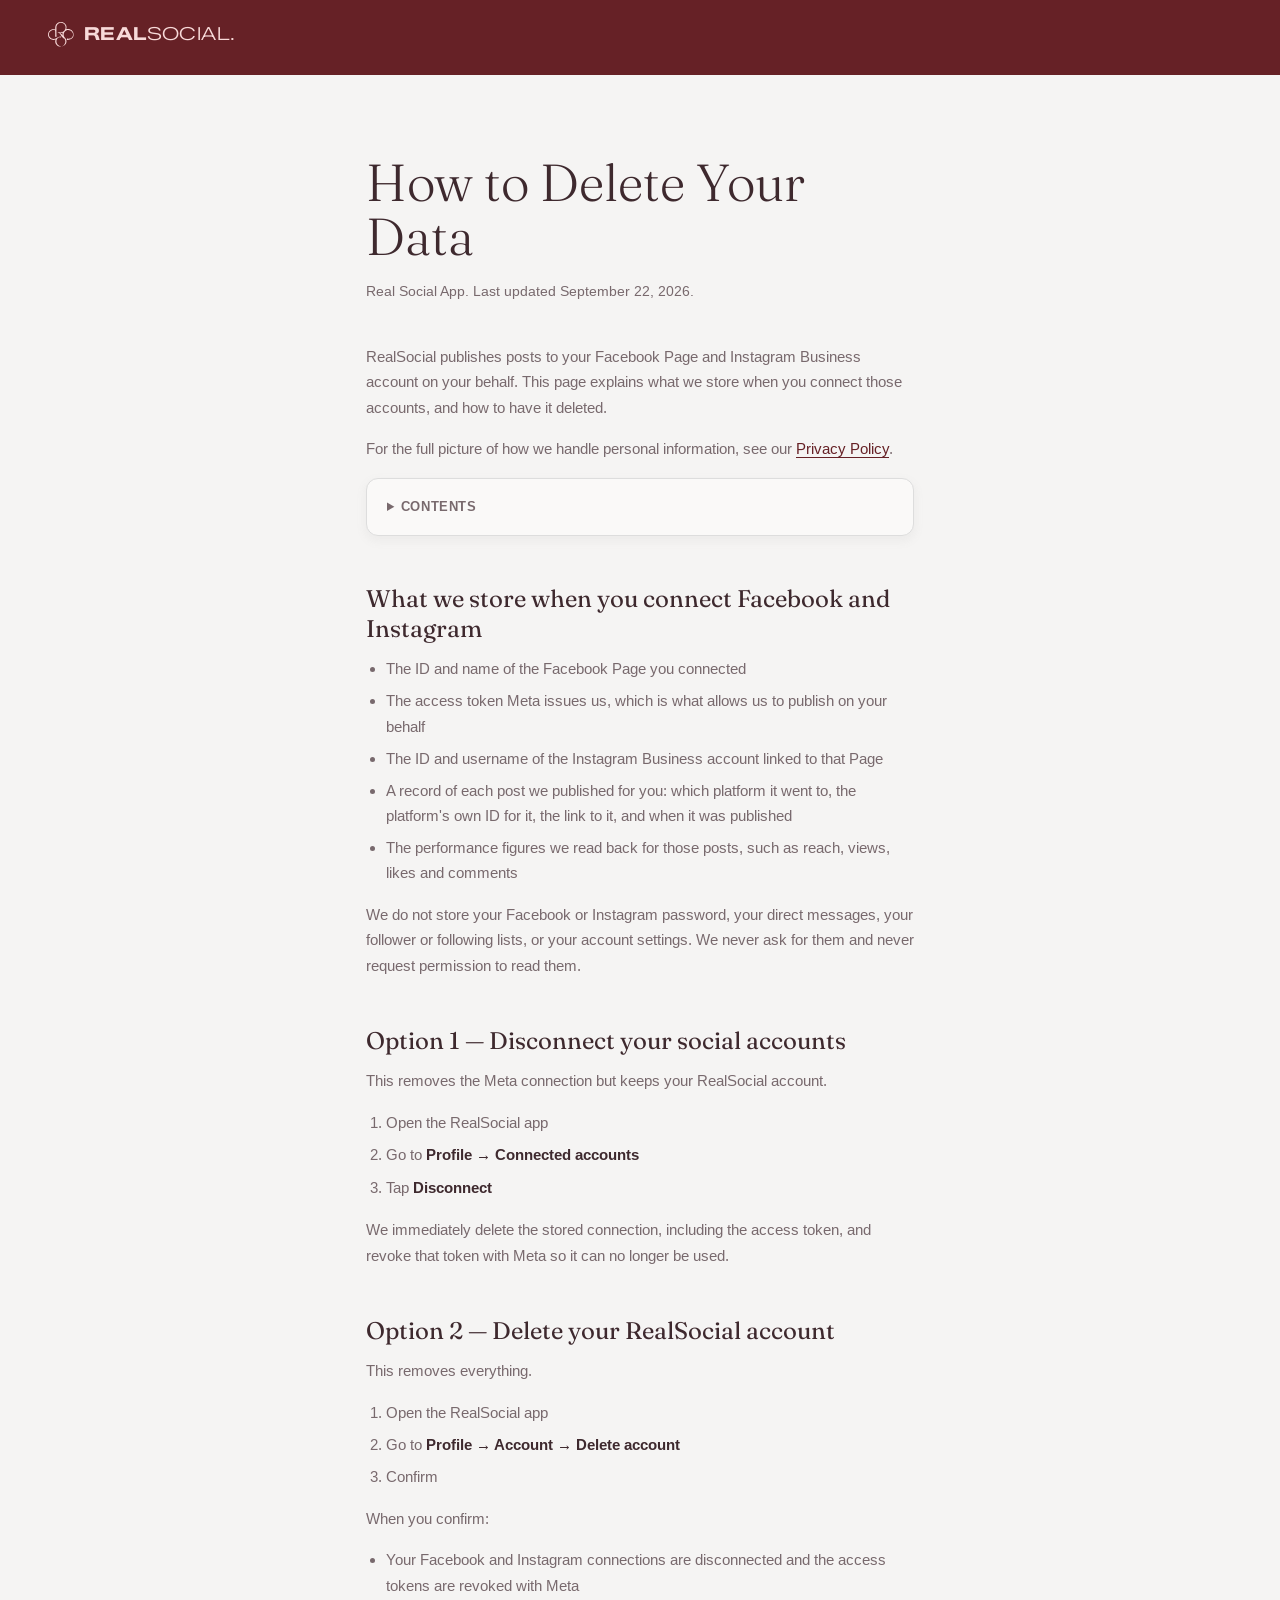
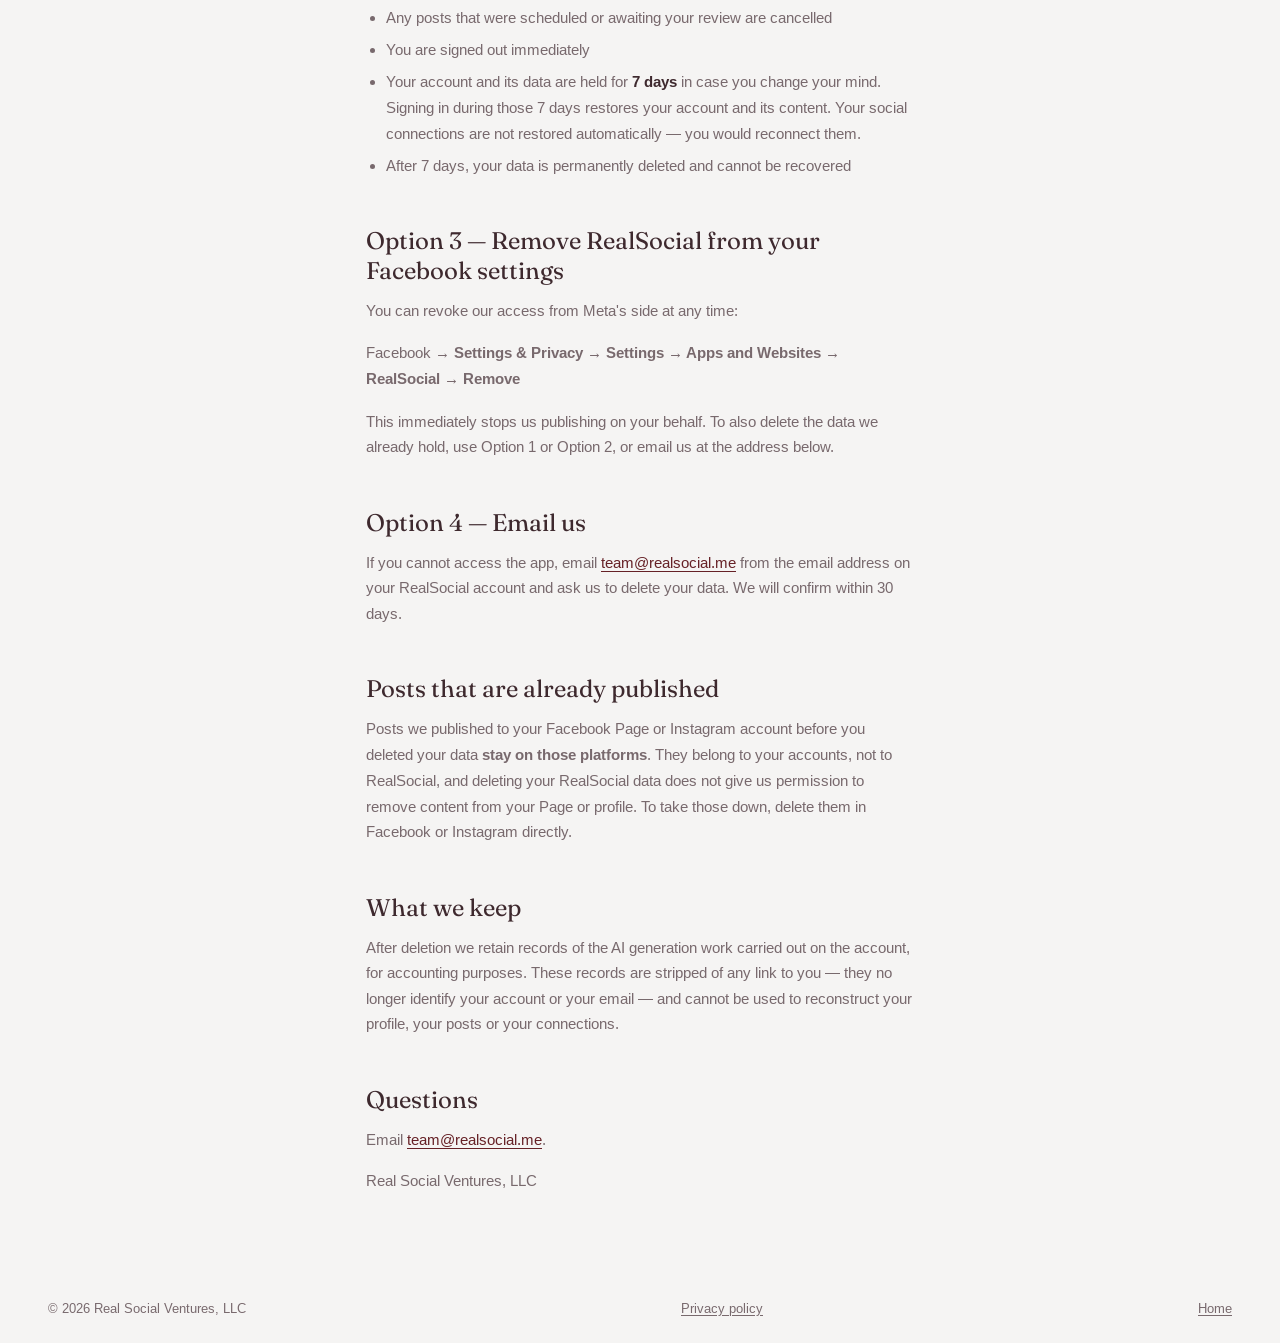
==== data-deletion/index.html @ 44b06f26 "feat: Data deletion url" ====
<!doctype html>
<html lang="en">
<head>
  <meta charset="utf-8">
  <meta name="viewport" content="width=device-width, initial-scale=1, viewport-fit=cover">
  <link rel="icon" href="../favicon.svg" type="image/svg+xml">
  <link rel="preconnect" href="https://fonts.googleapis.com">
  <link rel="preconnect" href="https://fonts.gstatic.com" crossorigin>
  <link href="https://fonts.googleapis.com/css2?family=Fraunces:ital,opsz,wght@0,9..144,300;0,9..144,400;1,9..144,300;1,9..144,400&family=Zalando+Sans+Expanded:wght@300;700&family=Arimo:wght@400;500;700&display=swap" rel="stylesheet">
  <link rel="stylesheet" href="../styles.css">

  <title>How to Delete Your Data — Real Social App</title>
  <meta name="description" content="What Real Social App stores when you connect Facebook and Instagram, and how to have it deleted.">
  <link rel="canonical" href="https://realsocial.me/data-deletion">
</head>
<body>
  <header class="site-header"><a class="lockup" href="../" aria-label="RealSocial home"><svg width="26" height="25" viewBox="0 0 48 46" fill="none" role="img" aria-label="RealSocial"><path fill-rule="evenodd" clip-rule="evenodd" d="M22.9145 0.0495239C27.7921 -0.477195 33.5546 3.25812 34.0786 8.36904C34.2384 9.92722 34.1135 11.9686 33.6102 13.4291C34.8576 12.9768 36.7472 12.9053 38.0744 13.0715C40.9048 13.4218 43.4786 14.8856 45.224 17.1382C48.4084 21.2673 47.961 27.0812 43.9862 30.5597C41.8005 32.4721 37.9974 33.3526 35.1283 32.9586C34.5592 32.454 34.5127 31.7823 34.9116 31.1338C35.3798 30.3729 36.4952 30.5558 37.2508 30.6241C38.2104 30.7108 39.2137 30.7775 40.1688 30.5784C42.1707 30.1169 43.9935 28.7445 45.1097 27.037C46.1717 25.4222 46.5467 23.4516 46.1525 21.5602C45.9473 20.5935 45.3622 19.5187 44.7743 18.7131C42.3526 15.394 37.4634 13.5993 33.6688 15.5973C29.967 17.5466 28.178 21.4195 29.1012 25.5193C29.4327 27.1357 30.6469 28.2088 31.7104 29.3548C33.7657 31.5697 34.6042 35.103 33.8294 37.9916C33.2269 40.3227 31.7166 42.3169 29.6347 43.5299C27.3536 44.8425 25.5607 45.1399 22.9865 45.2096C17.206 45.366 12.4095 39.9305 13.4828 34.2206C13.5951 33.6235 13.8457 32.9166 14.0153 32.3018C11.9715 32.9381 10.1127 33.3672 7.98769 32.8169C-5.52049 29.3188 -0.659203 10.2911 13.3385 13.7593C13.3171 10.8895 13.0753 8.83262 14.2625 6.12115C14.631 5.25925 15.1179 4.45266 15.7087 3.72467C17.567 1.46121 20.0494 0.338819 22.9145 0.0495239ZM29.6519 16.5159C35.4518 10.9394 32.0435 0.330287 23.2948 1.30262C22.6256 1.36249 22.1543 1.42187 21.5137 1.61405C18.7226 2.45149 16.3897 4.84783 15.7821 7.7147C15.5333 8.88871 15.5769 10.2089 15.5777 11.4095L15.5807 14.973C15.5829 18.3586 15.4688 22.7109 15.7782 26.0181C15.8092 26.3402 15.8475 26.6617 15.8934 26.9819L13.0784 26.9765C13.5841 23.9763 13.2462 19.4971 13.2483 16.3712C13.2489 15.5568 12.1674 14.7821 11.4455 14.7487C4.32817 13.6023 -1.10703 21.6097 3.11913 27.5831C6.26556 31.7891 11.8378 32.4101 16.0353 29.3735C18.0792 27.8949 20.1612 26.879 22.684 26.5746C25.3402 26.254 24.5618 28.6638 22.7717 28.3585C20.4828 27.9681 19.5207 27.9728 17.8583 29.7174C16.9654 30.6947 16.2641 31.7267 15.9058 33.0063C14.9633 36.4126 15.9684 39.9526 18.64 42.3044C21.8332 45.1154 26.6747 45.447 29.676 42.1548C31.1782 40.5071 32.0667 38.0041 31.9921 35.7639C31.9353 34.0601 31.2043 31.8558 30.0598 30.5951C29.8084 30.32 28.8837 30.0105 28.5156 29.8517C24.4023 28.0769 22.7968 19.8397 18.0401 19.5254L18.0819 18.6122C19.3162 18.6721 20.5845 18.6189 21.8048 18.6418C24.7012 18.6961 27.4094 18.6718 29.6519 16.5159ZM27.092 19.5662C25.1944 19.7346 24.0734 19.7518 22.1722 19.7418C22.5061 20.0279 22.8993 20.2518 23.2593 20.5167C23.9305 21.0107 24.4544 21.5353 25.0025 22.1555C25.5428 22.8162 26.3919 23.9573 26.8349 24.6942C26.6816 23.258 26.6149 21.6715 26.9674 20.2584C27.0101 20.0872 27.1974 19.6922 27.1467 19.5578L27.092 19.5662Z" fill="currentColor"/></svg><span class="wordmark"><b>REAL</b>SOCIAL.</span></a></header>

  <main class="doc">
    <h1>How to Delete Your Data</h1>
    <p class="updated">Real Social App. Last updated September 22, 2026.</p>

    <p>RealSocial publishes posts to your Facebook Page and Instagram Business account on your behalf. This page explains what we store when you connect those accounts, and how to have it deleted.</p>
    <p>For the full picture of how we handle personal information, see our <a href="../privacy/">Privacy Policy</a>.</p>

    <details class="toc">
      <summary>Contents</summary>
      <ul>
        <li><a href="#what-we-store">What we store when you connect Facebook and Instagram</a></li>
        <li><a href="#disconnect">Option 1 &mdash; Disconnect your social accounts</a></li>
        <li><a href="#delete-account">Option 2 &mdash; Delete your RealSocial account</a></li>
        <li><a href="#facebook-settings">Option 3 &mdash; Remove RealSocial from your Facebook settings</a></li>
        <li><a href="#email-us">Option 4 &mdash; Email us</a></li>
        <li><a href="#published-posts">Posts that are already published</a></li>
        <li><a href="#what-we-keep">What we keep</a></li>
        <li><a href="#questions">Questions</a></li>
      </ul>
    </details>

    <section id="what-we-store">
      <h2>What we store when you connect Facebook and Instagram</h2>
      <ul>
        <li>The ID and name of the Facebook Page you connected</li>
        <li>The access token Meta issues us, which is what allows us to publish on your behalf</li>
        <li>The ID and username of the Instagram Business account linked to that Page</li>
        <li>A record of each post we published for you: which platform it went to, the platform's own ID for it, the link to it, and when it was published</li>
        <li>The performance figures we read back for those posts, such as reach, views, likes and comments</li>
      </ul>
      <p>We do not store your Facebook or Instagram password, your direct messages, your follower or following lists, or your account settings. We never ask for them and never request permission to read them.</p>
    </section>

    <section id="disconnect">
      <h2>Option 1 &mdash; Disconnect your social accounts</h2>
      <p>This removes the Meta connection but keeps your RealSocial account.</p>
      <ol>
        <li>Open the RealSocial app</li>
        <li>Go to <strong>Profile &rarr; Connected accounts</strong></li>
        <li>Tap <strong>Disconnect</strong></li>
      </ol>
      <p>We immediately delete the stored connection, including the access token, and revoke that token with Meta so it can no longer be used.</p>
    </section>

    <section id="delete-account">
      <h2>Option 2 &mdash; Delete your RealSocial account</h2>
      <p>This removes everything.</p>
      <ol>
        <li>Open the RealSocial app</li>
        <li>Go to <strong>Profile &rarr; Account &rarr; Delete account</strong></li>
        <li>Confirm</li>
      </ol>
      <p>When you confirm:</p>
      <ul>
        <li>Your Facebook and Instagram connections are disconnected and the access tokens are revoked with Meta</li>
        <li>Any posts that were scheduled or awaiting your review are cancelled</li>
        <li>You are signed out immediately</li>
        <li>Your account and its data are held for <strong>7 days</strong> in case you change your mind. Signing in during those 7 days restores your account and its content. Your social connections are not restored automatically &mdash; you would reconnect them.</li>
        <li>After 7 days, your data is permanently deleted and cannot be recovered</li>
      </ul>
    </section>

    <section id="facebook-settings">
      <h2>Option 3 &mdash; Remove RealSocial from your Facebook settings</h2>
      <p>You can revoke our access from Meta's side at any time:</p>
      <p>Facebook &rarr; <strong>Settings &amp; Privacy &rarr; Settings &rarr; Apps and Websites &rarr; RealSocial &rarr; Remove</strong></p>
      <p>This immediately stops us publishing on your behalf. To also delete the data we already hold, use Option 1 or Option 2, or email us at the address below.</p>
    </section>

    <section id="email-us">
      <h2>Option 4 &mdash; Email us</h2>
      <p>If you cannot access the app, email <a href="mailto:team@realsocial.me">team@realsocial.me</a> from the email address on your RealSocial account and ask us to delete your data. We will confirm within 30 days.</p>
    </section>

    <section id="published-posts">
      <h2>Posts that are already published</h2>
      <p>Posts we published to your Facebook Page or Instagram account before you deleted your data <strong>stay on those platforms</strong>. They belong to your accounts, not to RealSocial, and deleting your RealSocial data does not give us permission to remove content from your Page or profile. To take those down, delete them in Facebook or Instagram directly.</p>
    </section>

    <section id="what-we-keep">
      <h2>What we keep</h2>
      <p>After deletion we retain records of the AI generation work carried out on the account, for accounting purposes. These records are stripped of any link to you &mdash; they no longer identify your account or your email &mdash; and cannot be used to reconstruct your profile, your posts or your connections.</p>
    </section>

    <section id="questions">
      <h2>Questions</h2>
      <p>Email <a href="mailto:team@realsocial.me">team@realsocial.me</a>.</p>
      <p>Real Social Ventures, LLC</p>
    </section>
  </main>

  <footer class="site-footer">
    <span>&copy; 2026 Real Social Ventures, LLC</span>
    <a href="../privacy/">Privacy policy</a>
    <a href="../">Home</a>
  </footer>
</body>
</html>
---- styles.css ----
/* RealSocial brand theme — light-only by decision (see brand sheet).
   Values read from the app's tokens: maroon band, terracotta accent,
   warm off-white canvas, Fraunces / Zalando Sans Expanded / Arimo. */
:root {
  /* brand core */
  --maroon: #662126;
  --band: #3E292E;
  --terracotta: #C76855;
  --blush: #F8DAD9;

  /* surfaces */
  --paper: #F5F4F3;
  --surface: #FFFFFF;
  --warm: #FAF9F8;
  --rule: #E4E4E4;
  --card-border: #DDDDDD;

  /* text */
  --ink: #3E292E;
  --muted: #78696D;
  --on-maroon: #E3E3E3;
  --on-maroon-body: #D8D4D5;

  --display: "Fraunces", "Iowan Old Style", Georgia, "Times New Roman", serif;
  --wordmark: "Zalando Sans Expanded", "Arimo", system-ui, sans-serif;
  --text: "Arimo", "Helvetica Neue", Arial, sans-serif;

  --shadow-card: 0 4px 8px 2px rgba(137, 137, 137, 0.07);
  color-scheme: light;
}

*, *::before, *::after { box-sizing: border-box; }
html { -webkit-text-size-adjust: 100%; scroll-padding-top: 1.5rem; }
body {
  margin: 0;
  background: var(--paper);
  color: var(--ink);
  font-family: var(--text);
  font-size: 1rem;
  line-height: 1.65;
  -webkit-font-smoothing: antialiased;
}
a { color: var(--maroon); text-underline-offset: 0.18em; text-decoration-thickness: 1px; }
a:hover { text-decoration-thickness: 2px; }
:focus-visible { outline: 2px solid var(--terracotta); outline-offset: 3px; border-radius: 2px; }

/* ---------- Lockup: mark left, wordmark right ---------- */
.lockup {
  display: inline-flex;
  align-items: center;
  gap: 10px;
  text-decoration: none;
  color: var(--blush);
}
.lockup svg { display: block; flex: none; }
.wordmark {
  font-family: var(--wordmark);
  font-weight: 300;
  letter-spacing: 0.4px;
  white-space: nowrap;
}
.wordmark b { font-weight: 700; }

/* ---------- Footer (shared) ---------- */
.site-footer {
  display: flex;
  flex-wrap: wrap;
  justify-content: space-between;
  gap: 0.5rem 1.5rem;
  padding: 1.5rem clamp(1.25rem, 5vw, 3rem) calc(1.5rem + env(safe-area-inset-bottom, 0px));
  font-size: 0.8125rem;
  color: var(--muted);
}
.site-footer a { color: inherit; }
.site-footer a:hover { color: var(--ink); }

/* ---------- Landing / 404: the maroon band ---------- */
.park {
  min-height: 100vh;
  min-height: 100dvh;
  display: grid;
  grid-template-rows: auto 1fr auto;
  background: var(--maroon);
}
.park .site-header {
  padding: calc(2rem + env(safe-area-inset-top, 0px)) clamp(1.25rem, 5vw, 3rem) 0;
  border: 0;
}
.park .wordmark {
  font-size: clamp(1.125rem, 3.4vw, 1.3125rem);
  color: var(--blush);
}
.park main {
  display: flex;
  flex-direction: column;
  justify-content: center;
  padding: 3rem clamp(1.25rem, 5vw, 3rem);
}
.park h1 {
  margin: 0;
  max-width: 14ch;
  font-family: var(--display);
  font-weight: 300;
  font-size: clamp(2.75rem, 10vw, 5.5rem);
  line-height: 1;
  letter-spacing: -0.005em;
  color: var(--on-maroon);
  text-wrap: balance;
}
.park h1 em { font-style: italic; display: block; }
.park .tagline {
  margin: 1.5rem 0 0;
  max-width: 38ch;
  font-size: 0.9375rem;
  line-height: 1.5;
  color: var(--on-maroon-body);
}
.park .tagline a { color: var(--blush); }
.park .site-footer { color: rgba(216, 212, 213, 0.75); }
.park .site-footer a:hover { color: var(--blush); }

@media (prefers-reduced-motion: no-preference) {
  .park h1 { animation: settle 900ms cubic-bezier(.2,.7,.2,1) both; }
  .park .lockup { animation: bloom 700ms ease-out backwards; }
  @keyframes settle {
    from { opacity: 0; transform: translateY(6px); }
    to   { opacity: 1; transform: none; }
  }
  @keyframes bloom {
    from { opacity: 0; transform: scale(0.94); }
    to   { opacity: 1; transform: none; }
  }
}

/* ---------- Document pages ---------- */
.site-header {
  padding: calc(1.25rem + env(safe-area-inset-top, 0px)) clamp(1.25rem, 5vw, 3rem) 1.25rem;
  background: var(--maroon);
}
.site-header .wordmark { font-size: 1.125rem; color: var(--blush); }

.doc {
  max-width: 68ch;
  margin: 0 auto;
  padding: clamp(2.5rem, 7vw, 5rem) clamp(1.25rem, 5vw, 2rem) 4rem;
}
.doc h1 {
  margin: 0;
  font-family: var(--display);
  font-weight: 300;
  font-size: clamp(2.25rem, 6vw, 3.25rem);
  line-height: 1.05;
  color: var(--band);
}
.doc .updated { margin: 1rem 0 2.5rem; color: var(--muted); font-size: 0.875rem; }
.doc h2 {
  margin: 3rem 0 0.75rem;
  font-family: var(--display);
  font-weight: 400;
  font-size: 1.5rem;
  line-height: 1.25;
  color: var(--band);
}
.doc p, .doc ul, .doc ol { margin: 0 0 1rem; }
.doc p, .doc li { font-size: 0.9375rem; line-height: 1.7; color: var(--muted); }
.doc ul, .doc ol { padding-left: 1.25rem; }
.doc li { margin-bottom: 0.4rem; }
.doc li strong { font-weight: 700; color: var(--band); }

.toc {
  background: var(--warm);
  border: 1px solid var(--card-border);
  border-radius: 12px;
  box-shadow: var(--shadow-card);
  padding: 0.25rem 1.25rem;
  margin-bottom: 1rem;
}
.toc summary {
  cursor: pointer;
  padding: 0.85rem 0;
  font-weight: 700;
  font-size: 0.8125rem;
  letter-spacing: 0.6px;
  text-transform: uppercase;
  color: var(--muted);
}
.toc ul {
  list-style: none;
  padding: 0 0 1rem;
  margin: 0;
  columns: 2 16rem;
  column-gap: 2rem;
}
.toc li { break-inside: avoid; margin-bottom: 0.35rem; font-size: 0.875rem; }

.todo { background: #FFF7EB; color: #FF8D28; padding: 0 0.25em; border-radius: 3px; }
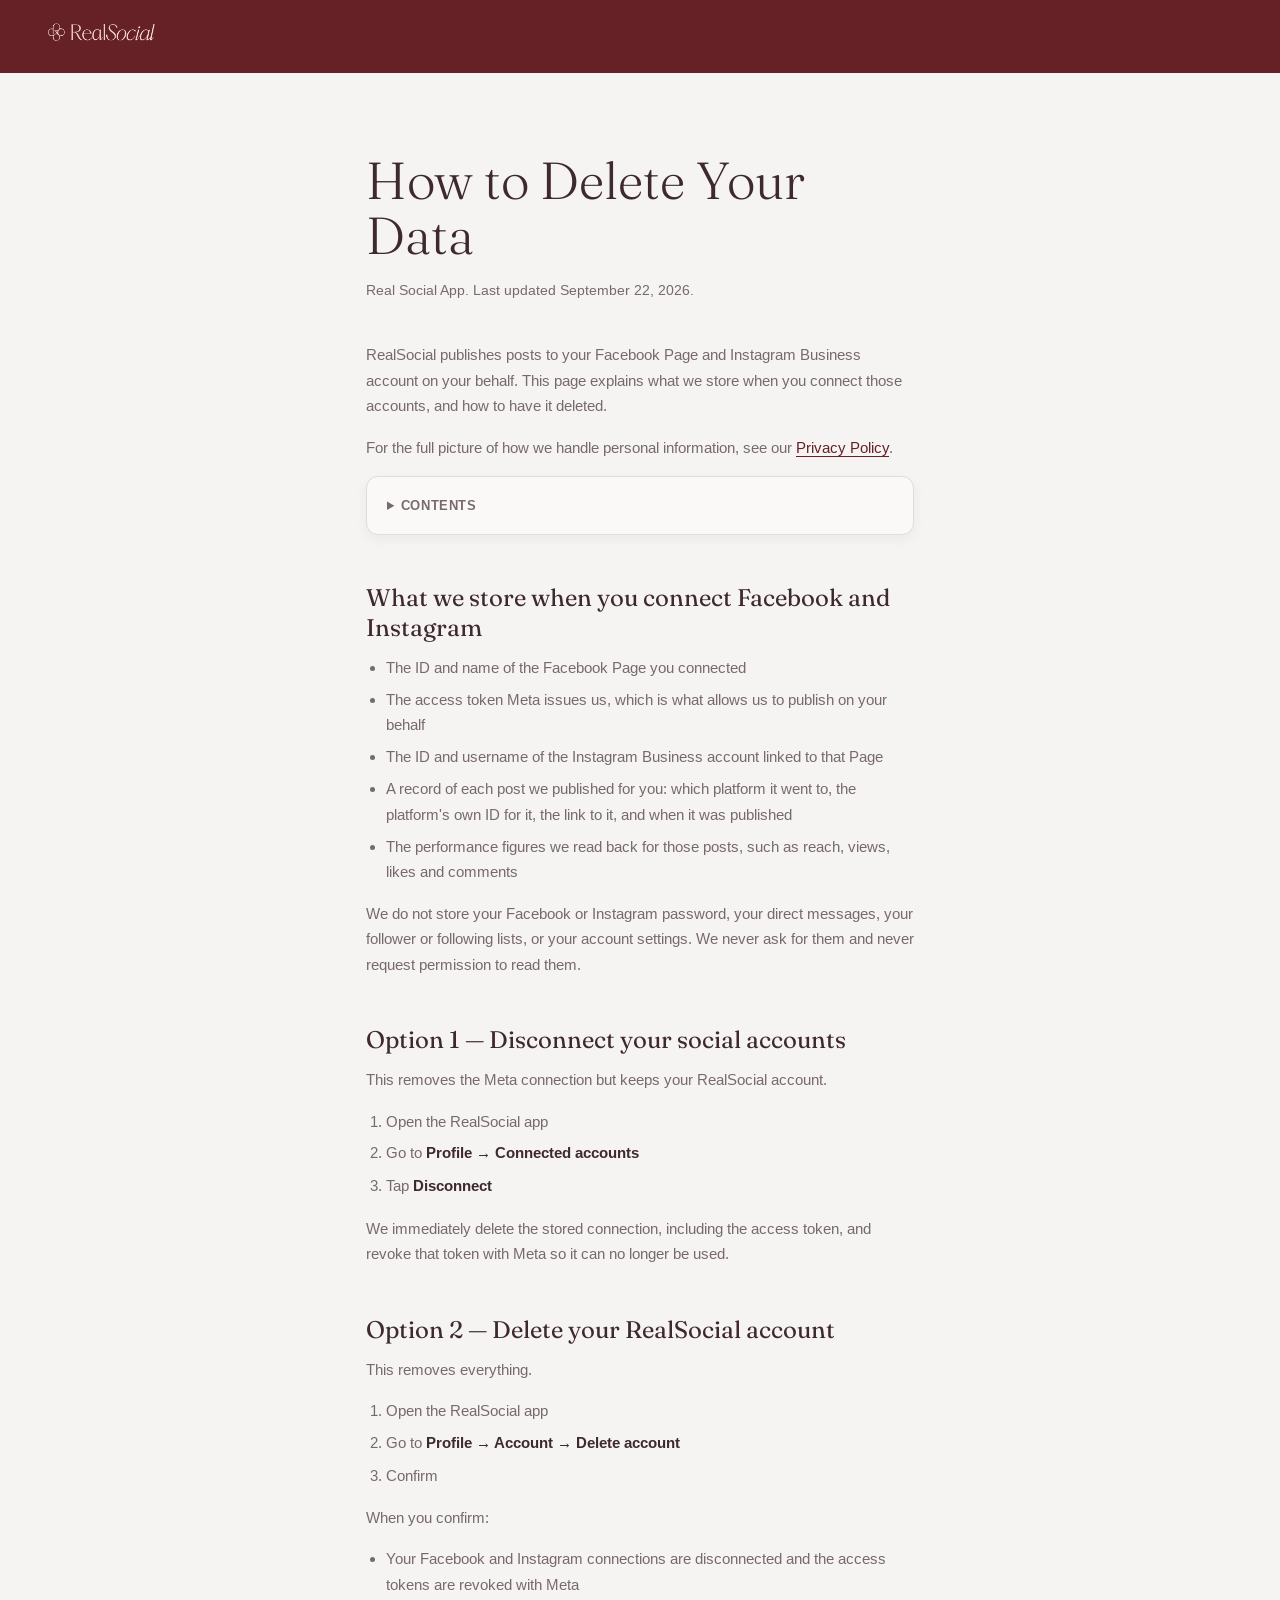
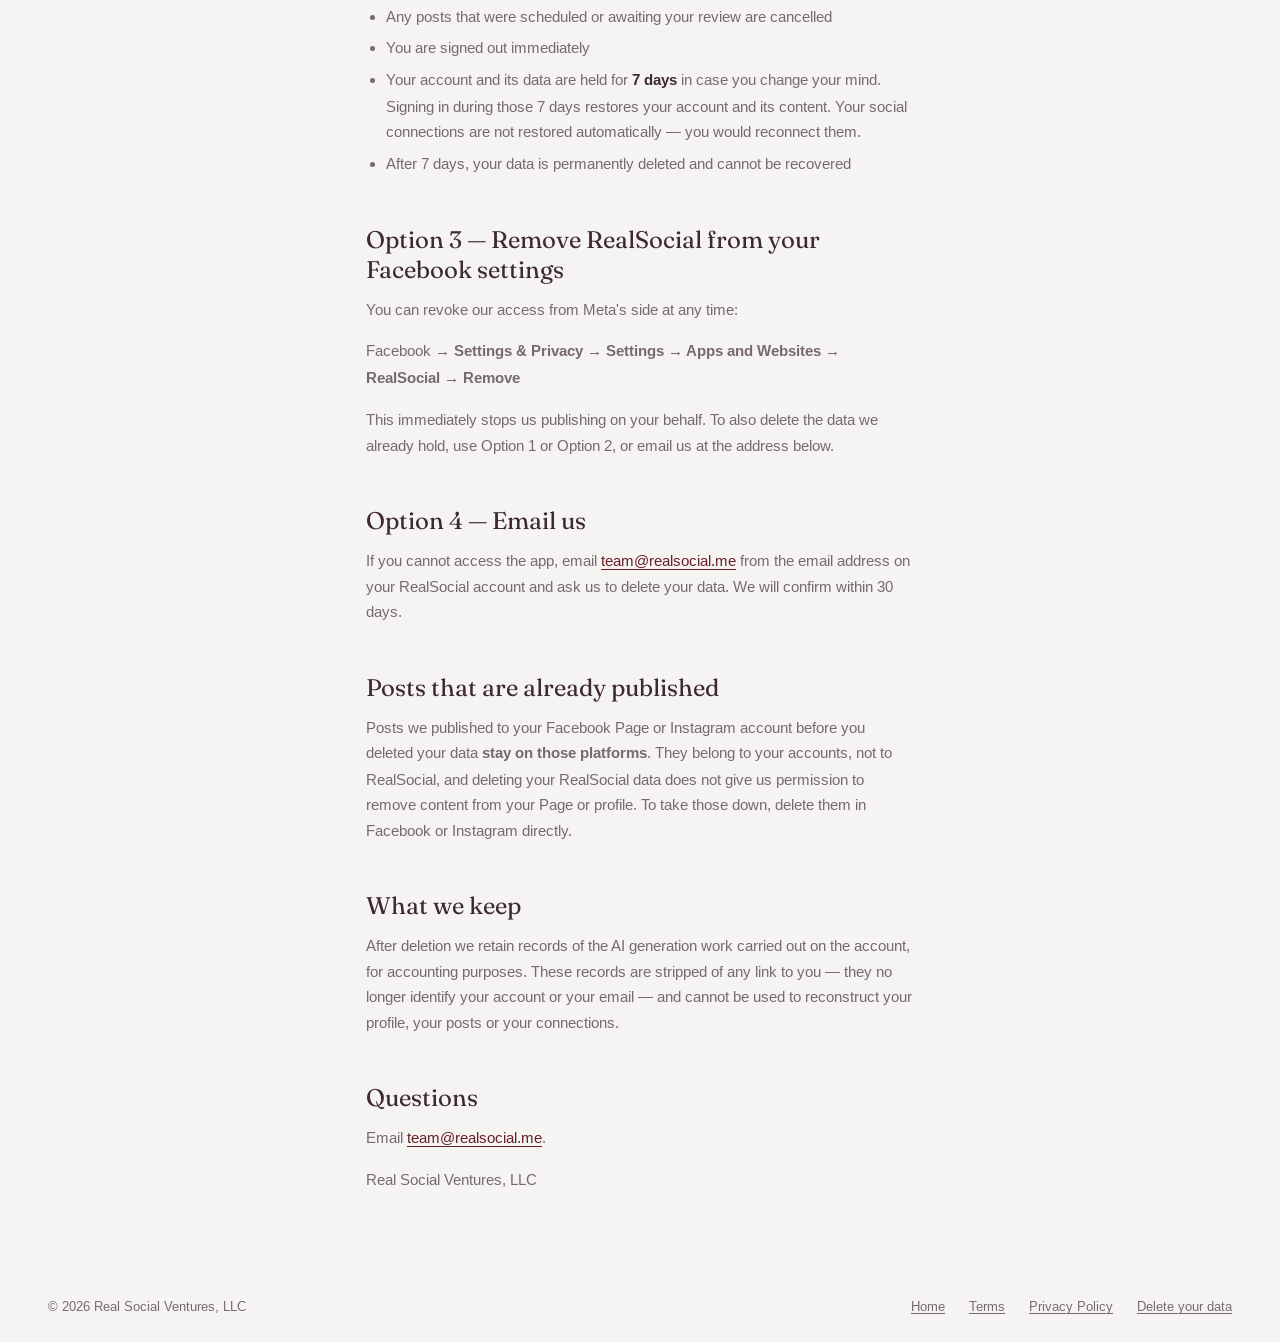
==== commit 59abcc77: "feat: Terms and logo update" ====
--- a/data-deletion/index.html
+++ b/data-deletion/index.html
@@ -3,10 +3,12 @@
 <head>
   <meta charset="utf-8">
   <meta name="viewport" content="width=device-width, initial-scale=1, viewport-fit=cover">
-  <link rel="icon" href="../favicon.svg" type="image/svg+xml">
+  <link rel="icon" href="../favicon-32.png" sizes="32x32" type="image/png">
+  <link rel="icon" href="../RS-Fav.png" sizes="92x92" type="image/png">
+  <link rel="apple-touch-icon" href="../RS-Fav.png">
   <link rel="preconnect" href="https://fonts.googleapis.com">
   <link rel="preconnect" href="https://fonts.gstatic.com" crossorigin>
-  <link href="https://fonts.googleapis.com/css2?family=Fraunces:ital,opsz,wght@0,9..144,300;0,9..144,400;1,9..144,300;1,9..144,400&family=Zalando+Sans+Expanded:wght@300;700&family=Arimo:wght@400;500;700&display=swap" rel="stylesheet">
+  <link href="https://fonts.googleapis.com/css2?family=Fraunces:ital,opsz,wght@0,9..144,300;0,9..144,400;1,9..144,300;1,9..144,400&family=Arimo:wght@400;500;700&display=swap" rel="stylesheet">
   <link rel="stylesheet" href="../styles.css">
 
   <title>How to Delete Your Data — Real Social App</title>
@@ -14,7 +16,7 @@
   <link rel="canonical" href="https://realsocial.me/data-deletion">
 </head>
 <body>
-  <header class="site-header"><a class="lockup" href="../" aria-label="RealSocial home"><svg width="26" height="25" viewBox="0 0 48 46" fill="none" role="img" aria-label="RealSocial"><path fill-rule="evenodd" clip-rule="evenodd" d="M22.9145 0.0495239C27.7921 -0.477195 33.5546 3.25812 34.0786 8.36904C34.2384 9.92722 34.1135 11.9686 33.6102 13.4291C34.8576 12.9768 36.7472 12.9053 38.0744 13.0715C40.9048 13.4218 43.4786 14.8856 45.224 17.1382C48.4084 21.2673 47.961 27.0812 43.9862 30.5597C41.8005 32.4721 37.9974 33.3526 35.1283 32.9586C34.5592 32.454 34.5127 31.7823 34.9116 31.1338C35.3798 30.3729 36.4952 30.5558 37.2508 30.6241C38.2104 30.7108 39.2137 30.7775 40.1688 30.5784C42.1707 30.1169 43.9935 28.7445 45.1097 27.037C46.1717 25.4222 46.5467 23.4516 46.1525 21.5602C45.9473 20.5935 45.3622 19.5187 44.7743 18.7131C42.3526 15.394 37.4634 13.5993 33.6688 15.5973C29.967 17.5466 28.178 21.4195 29.1012 25.5193C29.4327 27.1357 30.6469 28.2088 31.7104 29.3548C33.7657 31.5697 34.6042 35.103 33.8294 37.9916C33.2269 40.3227 31.7166 42.3169 29.6347 43.5299C27.3536 44.8425 25.5607 45.1399 22.9865 45.2096C17.206 45.366 12.4095 39.9305 13.4828 34.2206C13.5951 33.6235 13.8457 32.9166 14.0153 32.3018C11.9715 32.9381 10.1127 33.3672 7.98769 32.8169C-5.52049 29.3188 -0.659203 10.2911 13.3385 13.7593C13.3171 10.8895 13.0753 8.83262 14.2625 6.12115C14.631 5.25925 15.1179 4.45266 15.7087 3.72467C17.567 1.46121 20.0494 0.338819 22.9145 0.0495239ZM29.6519 16.5159C35.4518 10.9394 32.0435 0.330287 23.2948 1.30262C22.6256 1.36249 22.1543 1.42187 21.5137 1.61405C18.7226 2.45149 16.3897 4.84783 15.7821 7.7147C15.5333 8.88871 15.5769 10.2089 15.5777 11.4095L15.5807 14.973C15.5829 18.3586 15.4688 22.7109 15.7782 26.0181C15.8092 26.3402 15.8475 26.6617 15.8934 26.9819L13.0784 26.9765C13.5841 23.9763 13.2462 19.4971 13.2483 16.3712C13.2489 15.5568 12.1674 14.7821 11.4455 14.7487C4.32817 13.6023 -1.10703 21.6097 3.11913 27.5831C6.26556 31.7891 11.8378 32.4101 16.0353 29.3735C18.0792 27.8949 20.1612 26.879 22.684 26.5746C25.3402 26.254 24.5618 28.6638 22.7717 28.3585C20.4828 27.9681 19.5207 27.9728 17.8583 29.7174C16.9654 30.6947 16.2641 31.7267 15.9058 33.0063C14.9633 36.4126 15.9684 39.9526 18.64 42.3044C21.8332 45.1154 26.6747 45.447 29.676 42.1548C31.1782 40.5071 32.0667 38.0041 31.9921 35.7639C31.9353 34.0601 31.2043 31.8558 30.0598 30.5951C29.8084 30.32 28.8837 30.0105 28.5156 29.8517C24.4023 28.0769 22.7968 19.8397 18.0401 19.5254L18.0819 18.6122C19.3162 18.6721 20.5845 18.6189 21.8048 18.6418C24.7012 18.6961 27.4094 18.6718 29.6519 16.5159ZM27.092 19.5662C25.1944 19.7346 24.0734 19.7518 22.1722 19.7418C22.5061 20.0279 22.8993 20.2518 23.2593 20.5167C23.9305 21.0107 24.4544 21.5353 25.0025 22.1555C25.5428 22.8162 26.3919 23.9573 26.8349 24.6942C26.6816 23.258 26.6149 21.6715 26.9674 20.2584C27.0101 20.0872 27.1974 19.6922 27.1467 19.5578L27.092 19.5662Z" fill="currentColor"/></svg><span class="wordmark"><b>REAL</b>SOCIAL.</span></a></header>
+  <header class="site-header"><a class="lockup" href="../" aria-label="RealSocial home"><img class="logo" src="../RS-Logo-Pink.png" width="824" height="199" alt="RealSocial"></a></header>
 
   <main class="doc">
     <h1>How to Delete Your Data</h1>
@@ -109,8 +111,12 @@
 
   <footer class="site-footer">
     <span>&copy; 2026 Real Social Ventures, LLC</span>
-    <a href="../privacy/">Privacy policy</a>
-    <a href="../">Home</a>
+    <nav class="footer-links">
+      <a href="../">Home</a>
+      <a href="../terms/">Terms</a>
+      <a href="../privacy/">Privacy Policy</a>
+      <a href="../data-deletion/">Delete your data</a>
+    </nav>
   </footer>
 </body>
 </html>
--- a/styles.css
+++ b/styles.css
@@ -1,6 +1,7 @@
 /* RealSocial brand theme — light-only by decision (see brand sheet).
    Values read from the app's tokens: maroon band, terracotta accent,
-   warm off-white canvas, Fraunces / Zalando Sans Expanded / Arimo. */
+   warm off-white canvas, Fraunces / Arimo. The wordmark now ships as
+   part of the logo image, so its display face is no longer loaded. */
 :root {
   /* brand core */
   --maroon: #662126;
@@ -22,7 +23,6 @@
   --on-maroon-body: #D8D4D5;
 
   --display: "Fraunces", "Iowan Old Style", Georgia, "Times New Roman", serif;
-  --wordmark: "Zalando Sans Expanded", "Arimo", system-ui, sans-serif;
   --text: "Arimo", "Helvetica Neue", Arial, sans-serif;
 
   --shadow-card: 0 4px 8px 2px rgba(137, 137, 137, 0.07);
@@ -44,7 +44,7 @@
 a:hover { text-decoration-thickness: 2px; }
 :focus-visible { outline: 2px solid var(--terracotta); outline-offset: 3px; border-radius: 2px; }
 
-/* ---------- Lockup: mark left, wordmark right ---------- */
+/* ---------- Lockup: the RealSocial logo image ---------- */
 .lockup {
   display: inline-flex;
   align-items: center;
@@ -52,14 +52,13 @@
   text-decoration: none;
   color: var(--blush);
 }
-.lockup svg { display: block; flex: none; }
-.wordmark {
-  font-family: var(--wordmark);
-  font-weight: 300;
-  letter-spacing: 0.4px;
-  white-space: nowrap;
+/* The lockup is a single image (mark + wordmark). Height drives it; width
+   follows the 824x199 intrinsic ratio so the box is reserved before load. */
+.lockup .logo {
+  display: block;
+  width: auto;
+  height: 30px;
 }
-.wordmark b { font-weight: 700; }
 
 /* ---------- Footer (shared) ---------- */
 .site-footer {
@@ -70,6 +69,12 @@
   padding: 1.5rem clamp(1.25rem, 5vw, 3rem) calc(1.5rem + env(safe-area-inset-bottom, 0px));
   font-size: 0.8125rem;
   color: var(--muted);
+}
+/* Copyright left, menu right; the menu wraps as a unit on narrow screens. */
+.footer-links {
+  display: flex;
+  flex-wrap: wrap;
+  gap: 0.5rem 1.5rem;
 }
 .site-footer a { color: inherit; }
 .site-footer a:hover { color: var(--ink); }
@@ -86,10 +91,7 @@
   padding: calc(2rem + env(safe-area-inset-top, 0px)) clamp(1.25rem, 5vw, 3rem) 0;
   border: 0;
 }
-.park .wordmark {
-  font-size: clamp(1.125rem, 3.4vw, 1.3125rem);
-  color: var(--blush);
-}
+.park .site-header .lockup .logo { height: clamp(28px, 7vw, 34px); }
 .park main {
   display: flex;
   flex-direction: column;
@@ -137,7 +139,7 @@
   padding: calc(1.25rem + env(safe-area-inset-top, 0px)) clamp(1.25rem, 5vw, 3rem) 1.25rem;
   background: var(--maroon);
 }
-.site-header .wordmark { font-size: 1.125rem; color: var(--blush); }
+.site-header .lockup .logo { height: 26px; }
 
 .doc {
   max-width: 68ch;
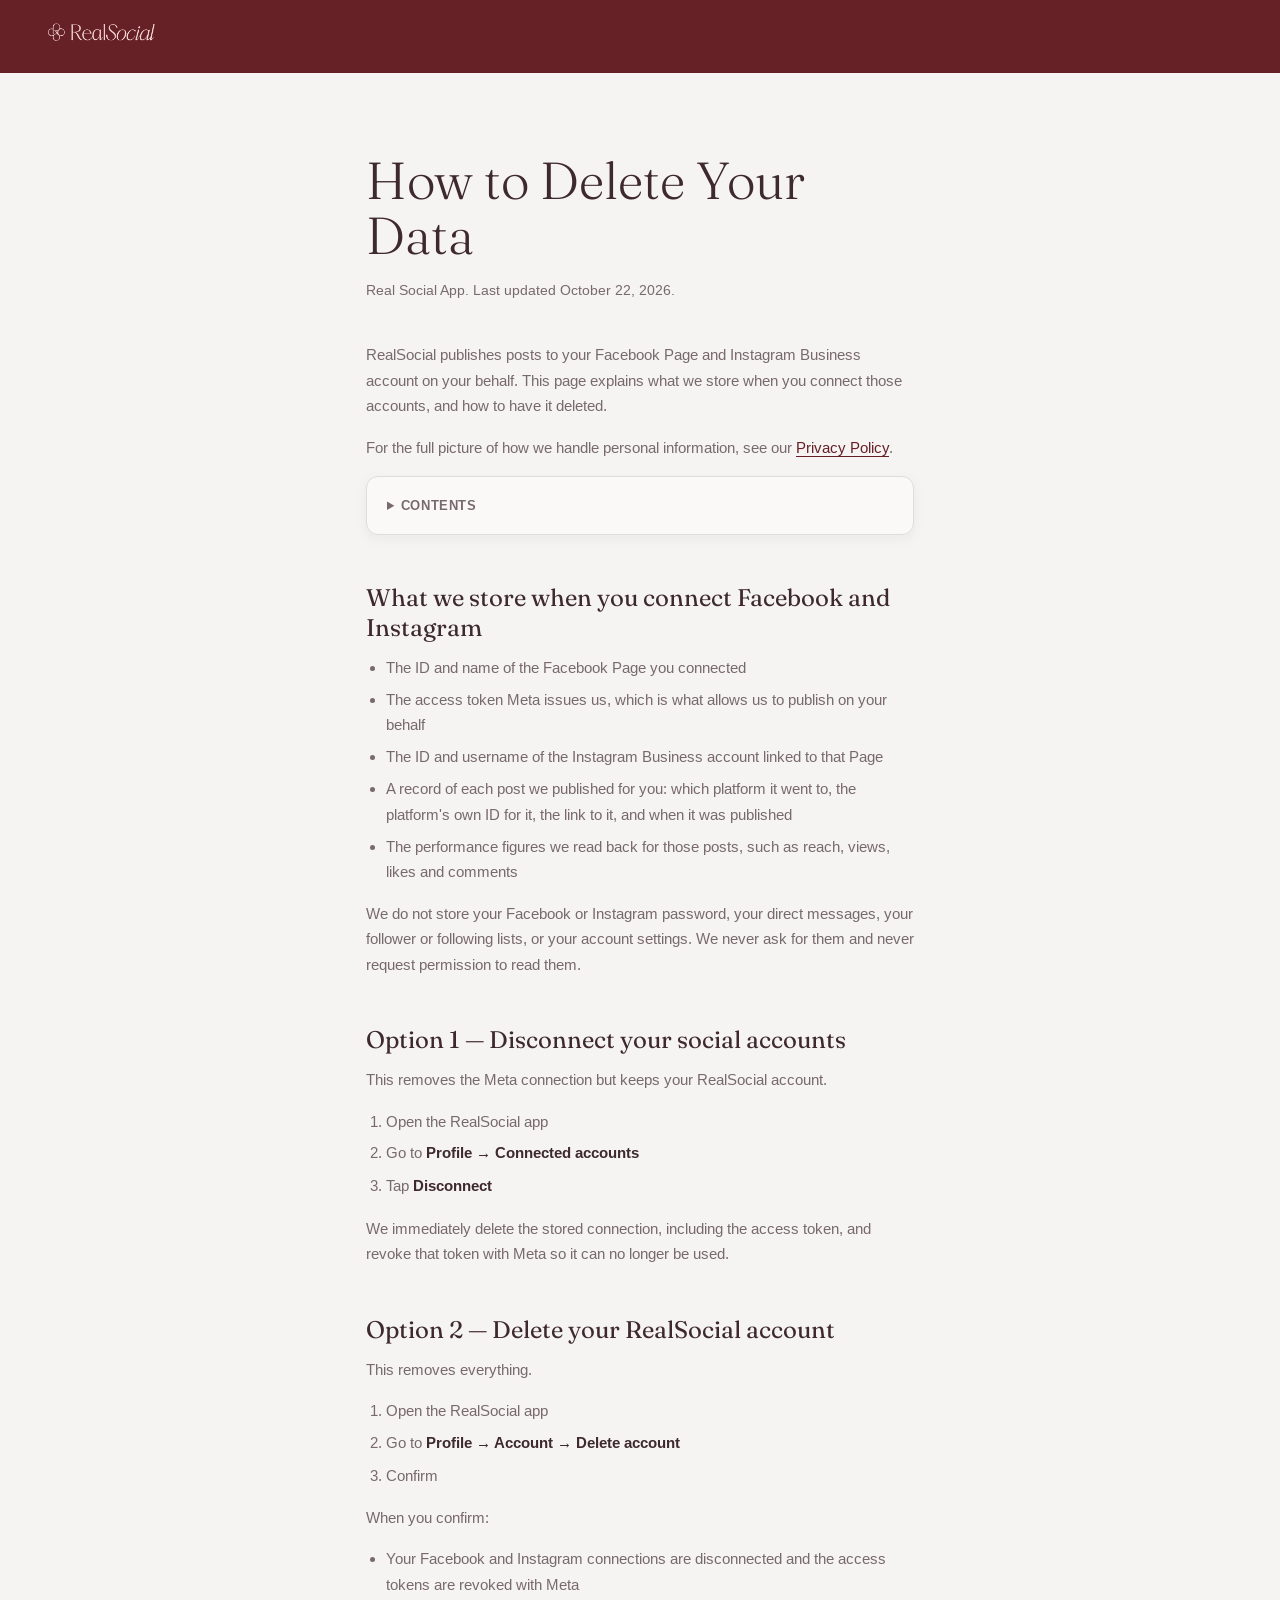
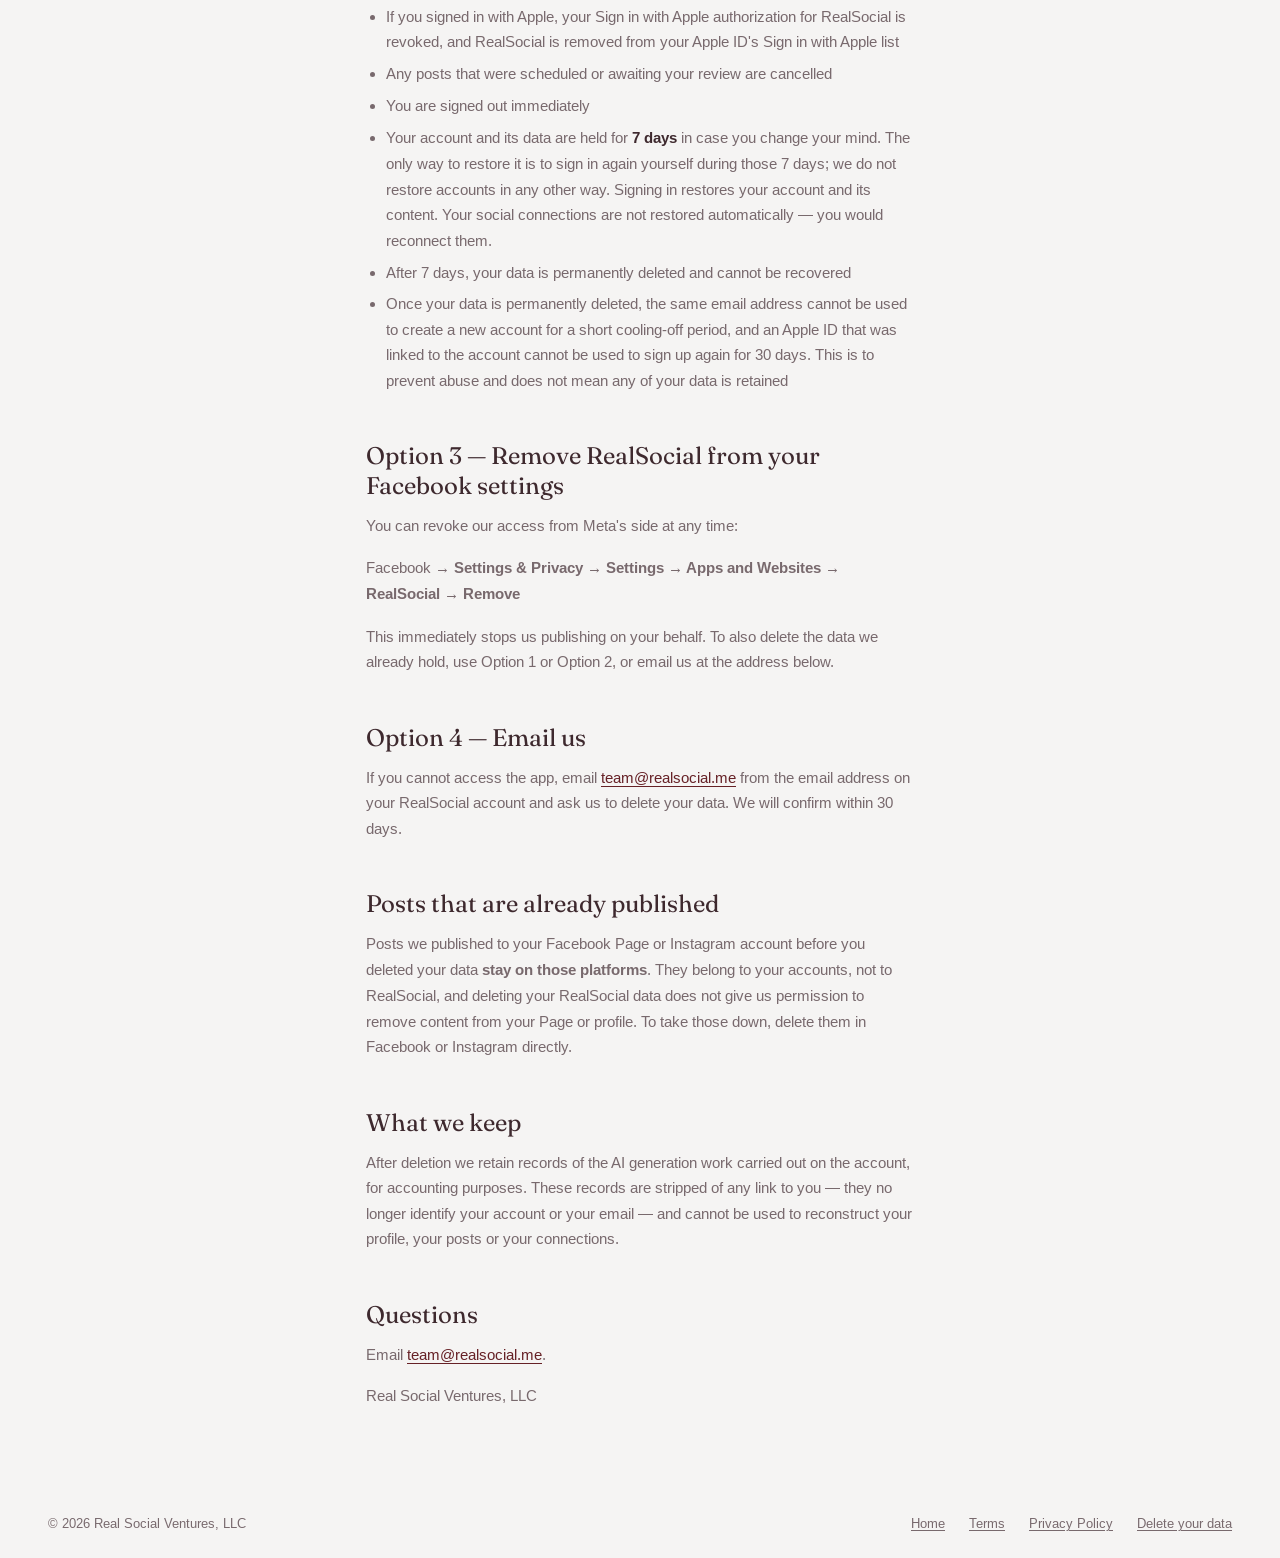
==== commit d2ece9d1: "Update Data deletion Doc" ====
--- a/data-deletion/index.html
+++ b/data-deletion/index.html
@@ -20,7 +20,7 @@
 
   <main class="doc">
     <h1>How to Delete Your Data</h1>
-    <p class="updated">Real Social App. Last updated September 22, 2026.</p>
+    <p class="updated">Real Social App. Last updated October 22, 2026.</p>
 
     <p>RealSocial publishes posts to your Facebook Page and Instagram Business account on your behalf. This page explains what we store when you connect those accounts, and how to have it deleted.</p>
     <p>For the full picture of how we handle personal information, see our <a href="../privacy/">Privacy Policy</a>.</p>
@@ -73,10 +73,12 @@
       <p>When you confirm:</p>
       <ul>
         <li>Your Facebook and Instagram connections are disconnected and the access tokens are revoked with Meta</li>
+        <li>If you signed in with Apple, your Sign in with Apple authorization for RealSocial is revoked, and RealSocial is removed from your Apple ID's Sign in with Apple list</li>
         <li>Any posts that were scheduled or awaiting your review are cancelled</li>
         <li>You are signed out immediately</li>
-        <li>Your account and its data are held for <strong>7 days</strong> in case you change your mind. Signing in during those 7 days restores your account and its content. Your social connections are not restored automatically &mdash; you would reconnect them.</li>
+        <li>Your account and its data are held for <strong>7 days</strong> in case you change your mind. The only way to restore it is to sign in again yourself during those 7 days; we do not restore accounts in any other way. Signing in restores your account and its content. Your social connections are not restored automatically &mdash; you would reconnect them.</li>
         <li>After 7 days, your data is permanently deleted and cannot be recovered</li>
+        <li>Once your data is permanently deleted, the same email address cannot be used to create a new account for a short cooling-off period, and an Apple ID that was linked to the account cannot be used to sign up again for 30 days. This is to prevent abuse and does not mean any of your data is retained</li>
       </ul>
     </section>
 
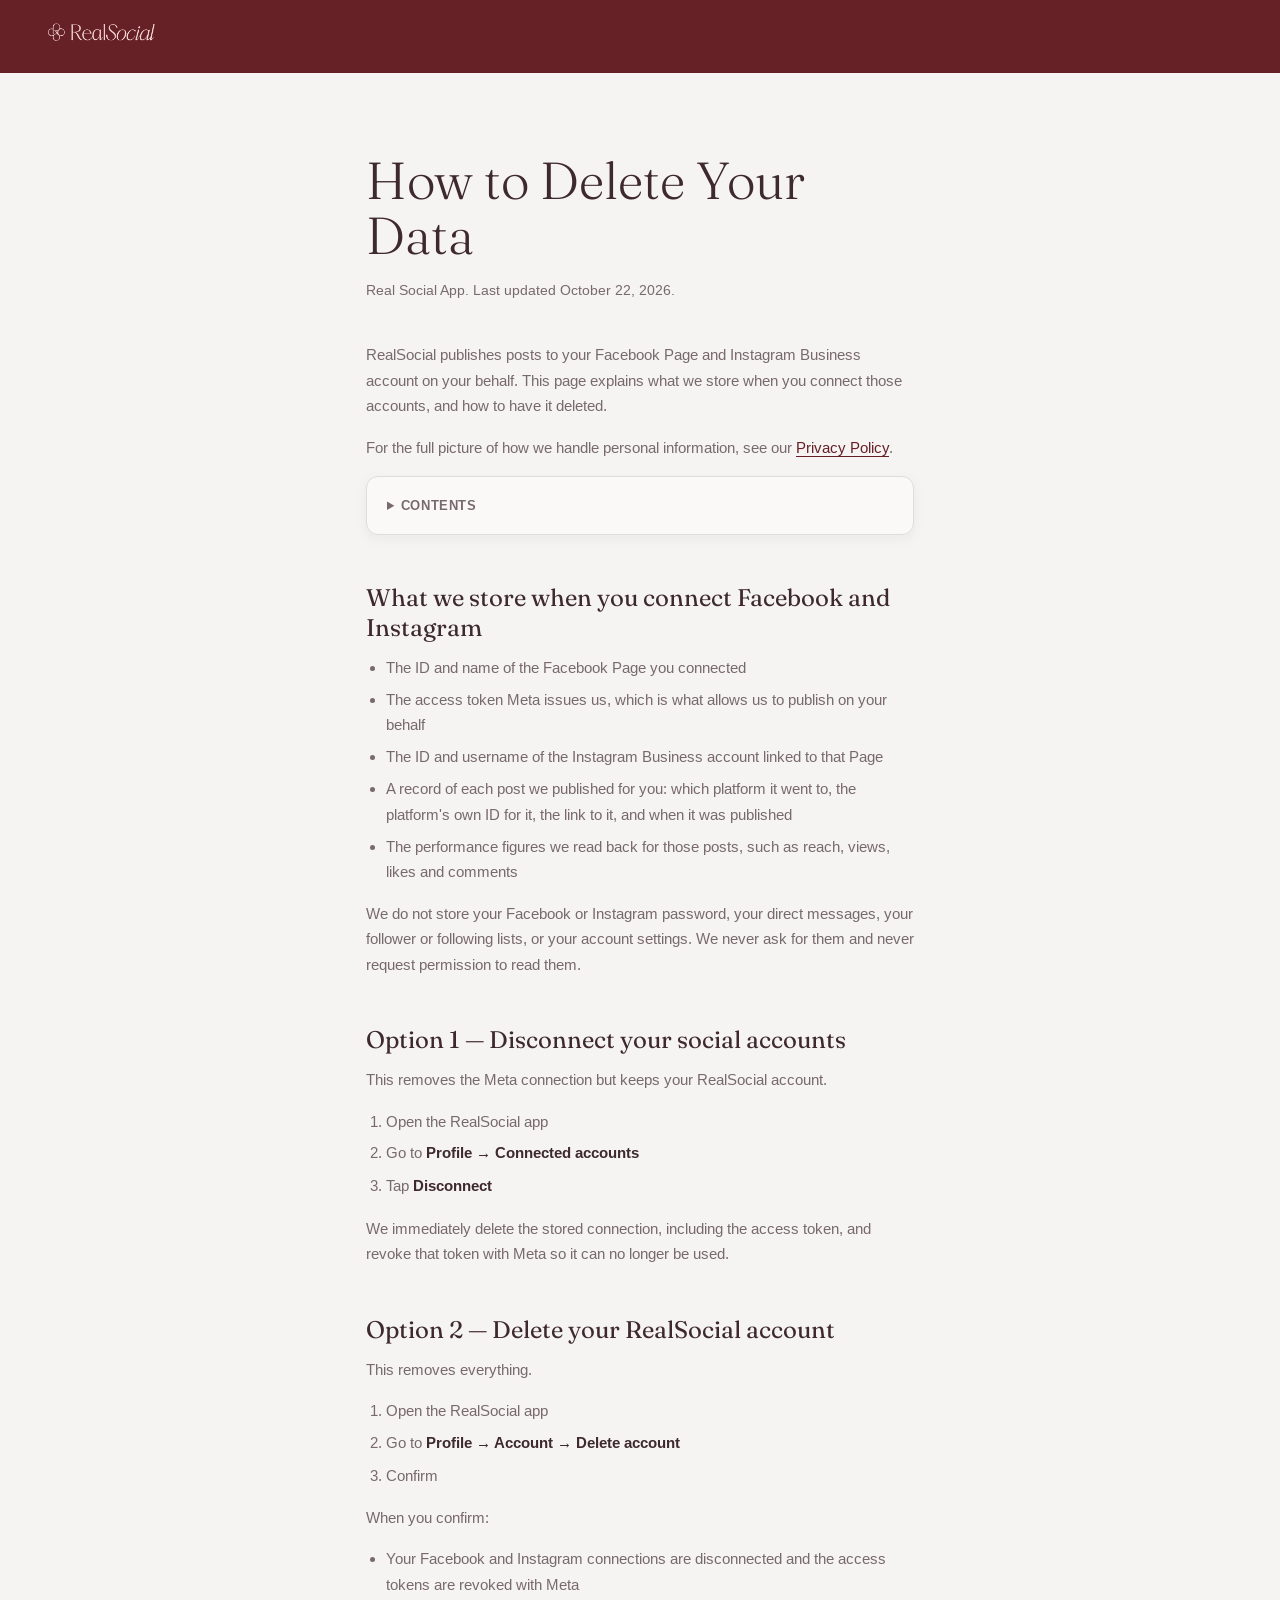
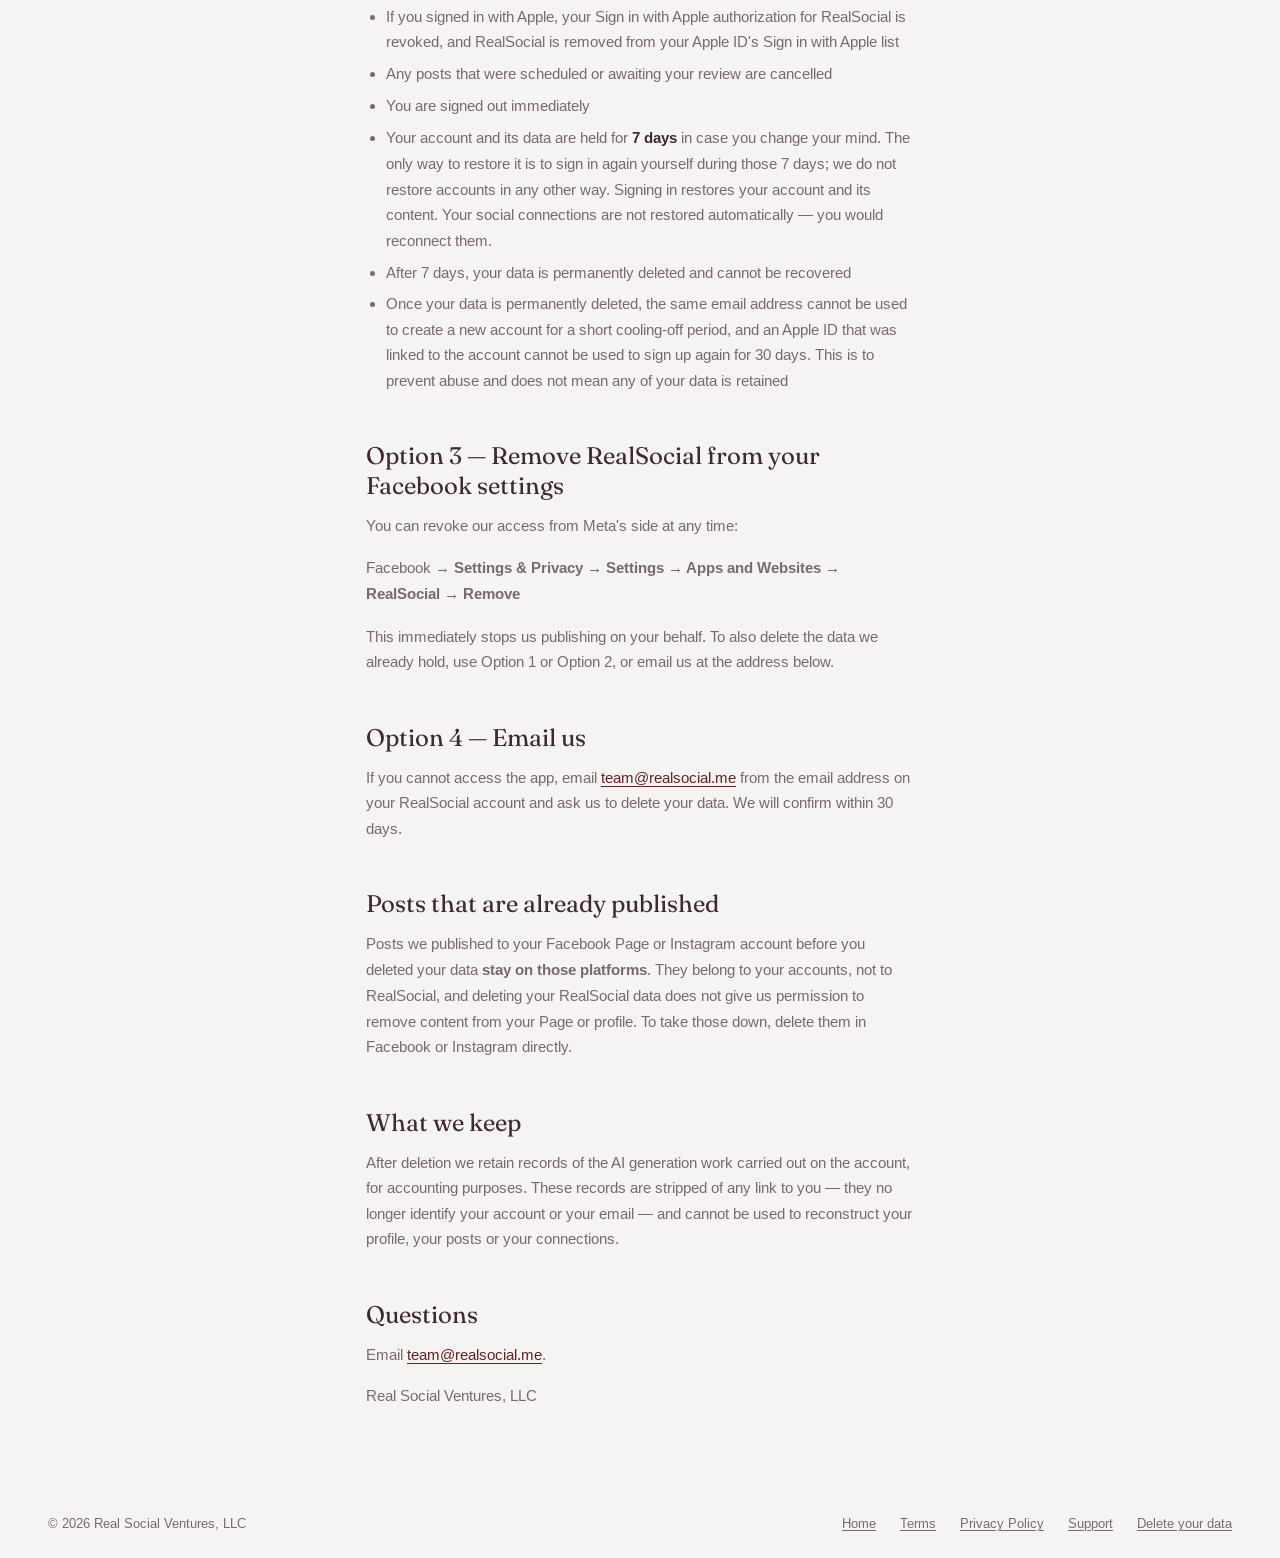
==== commit e2153349: "feat: Support Page" ====
--- a/data-deletion/index.html
+++ b/data-deletion/index.html
@@ -117,6 +117,7 @@
       <a href="../">Home</a>
       <a href="../terms/">Terms</a>
       <a href="../privacy/">Privacy Policy</a>
+      <a href="../support/">Support</a>
       <a href="../data-deletion/">Delete your data</a>
     </nav>
   </footer>
--- a/styles.css
+++ b/styles.css
@@ -84,6 +84,7 @@
   min-height: 100vh;
   min-height: 100dvh;
   display: grid;
+  grid-template-columns: minmax(0, 1fr); /* stop wide children (inputs) from stretching the page past the viewport */
   grid-template-rows: auto 1fr auto;
   background: var(--maroon);
 }
@@ -196,3 +197,132 @@
 .toc li { break-inside: avoid; margin-bottom: 0.35rem; font-size: 0.875rem; }
 
 .todo { background: #FFF7EB; color: #FF8D28; padding: 0 0.25em; border-radius: 3px; }
+
+/* ---------- Waitlist form (landing) ----------
+   A white card on the maroon band: headline on the left, card on the right
+   from tablet up, stacked below the tagline on phones. Inside the card the
+   fields stay quiet (underlines, Fraunces) and the maroon CTA is the one
+   filled shape. */
+@media (min-width: 56rem) {
+  .park main {
+    display: grid;
+    grid-template-columns: max-content minmax(22rem, 26rem);
+    grid-template-rows: auto auto;
+    justify-content: space-between; /* card pins right, within the capped width */
+    align-content: center;
+    column-gap: 3rem; /* minimum gap when the screen is tight */
+    /* 74rem up to 1280px wide, then the card drifts right at 60% of the extra width */
+    max-width: max(74rem, calc(74rem + 60vw - 768px));
+  }
+  .park main h1 { grid-column: 1; align-self: end; }
+  .park main .tagline { grid-column: 1; align-self: start; }
+  .park main .waitlist { grid-column: 2; grid-row: 1 / span 2; align-self: center; margin-top: 0; }
+}
+.waitlist {
+  margin-top: 2.5rem;
+  min-width: 0;
+  width: 100%;
+  max-width: 26rem;
+  padding: clamp(1.5rem, 4vw, 2.25rem);
+  background: var(--surface);
+  border-radius: 16px;
+  box-shadow: 0 12px 40px rgba(0, 0, 0, 0.25);
+}
+.waitlist h2 {
+  margin: 0 0 1.5rem;
+  font-family: var(--display);
+  font-weight: 400;
+  font-size: 1.75rem;
+  line-height: 1.15;
+  color: var(--band);
+}
+.waitlist form { display: grid; grid-template-columns: minmax(0, 1fr); gap: 1.25rem; }
+.waitlist label {
+  display: block;
+  font-size: 0.6875rem;
+  font-weight: 700;
+  letter-spacing: 0.12em;
+  text-transform: uppercase;
+  color: var(--muted);
+}
+.waitlist input {
+  display: block;
+  width: 100%;
+  padding: 0.4rem 0 0.6rem;
+  font-family: var(--display);
+  font-weight: 300;
+  font-size: 1.375rem; /* 16px+ stops iOS zooming on focus */
+  line-height: 1.3;
+  color: var(--ink);
+  caret-color: var(--terracotta);
+  background: transparent;
+  border: 0;
+  border-bottom: 1px solid var(--card-border);
+  border-radius: 0;
+  outline: none;
+  transition: border-color 150ms, box-shadow 150ms;
+}
+.waitlist input:hover { border-bottom-color: var(--muted); }
+.waitlist input:focus {
+  border-bottom-color: var(--maroon);
+  box-shadow: 0 1px 0 0 var(--maroon); /* thickens the underline: the focus cue */
+}
+.waitlist input[aria-invalid="true"] {
+  border-bottom-color: #B3261E;
+  box-shadow: 0 1px 0 0 #B3261E;
+}
+/* Keep browser autofill from painting a yellow/blue box over the card. */
+.waitlist input:-webkit-autofill {
+  -webkit-text-fill-color: var(--ink);
+  box-shadow: 0 0 0 1000px var(--surface) inset;
+  transition: background-color 9999s;
+}
+.waitlist .error { margin: 0.4rem 0 0; font-size: 0.8125rem; line-height: 1.4; color: #B3261E; }
+.waitlist .error:empty { display: none; }
+.waitlist .hp { position: absolute; left: -9999px; width: 1px; height: 1px; overflow: hidden; }
+.waitlist button {
+  display: inline-flex;
+  align-items: center;
+  justify-content: center;
+  gap: 0.6rem;
+  width: 100%;
+  margin-top: 0.5rem;
+  padding: 0.95rem 1.75rem;
+  font: inherit;
+  font-weight: 700;
+  color: #fff;
+  background: var(--maroon);
+  border: 0;
+  border-radius: 999px;
+  cursor: pointer;
+  transition: background-color 150ms;
+}
+.waitlist button::after { content: "\2192"; transition: transform 150ms; }
+.waitlist button:hover:not(:disabled) { background: var(--band); }
+.waitlist button:hover:not(:disabled)::after { transform: translateX(3px); }
+.waitlist button:disabled { cursor: not-allowed; opacity: 0.75; }
+.waitlist button.is-loading::after { content: none; }
+.waitlist button .spinner {
+  display: none;
+  width: 1rem;
+  height: 1rem;
+  border: 2px solid rgba(255, 255, 255, 0.35);
+  border-top-color: #fff;
+  border-radius: 50%;
+  animation: spin 700ms linear infinite;
+}
+.waitlist button.is-loading .spinner { display: inline-block; }
+@keyframes spin { to { transform: rotate(360deg); } }
+.waitlist .form-status { margin: 0; font-size: 0.875rem; color: #B3261E; }
+.waitlist .form-status:empty { display: none; }
+.waitlist .consent { margin: 0; font-size: 0.8125rem; line-height: 1.5; color: var(--muted); }
+.waitlist .success {
+  margin: 0;
+  font-family: var(--display);
+  font-weight: 300;
+  font-style: italic;
+  font-size: 1.625rem;
+  line-height: 1.3;
+  color: var(--band);
+}
+.waitlist [hidden] { display: none; }
